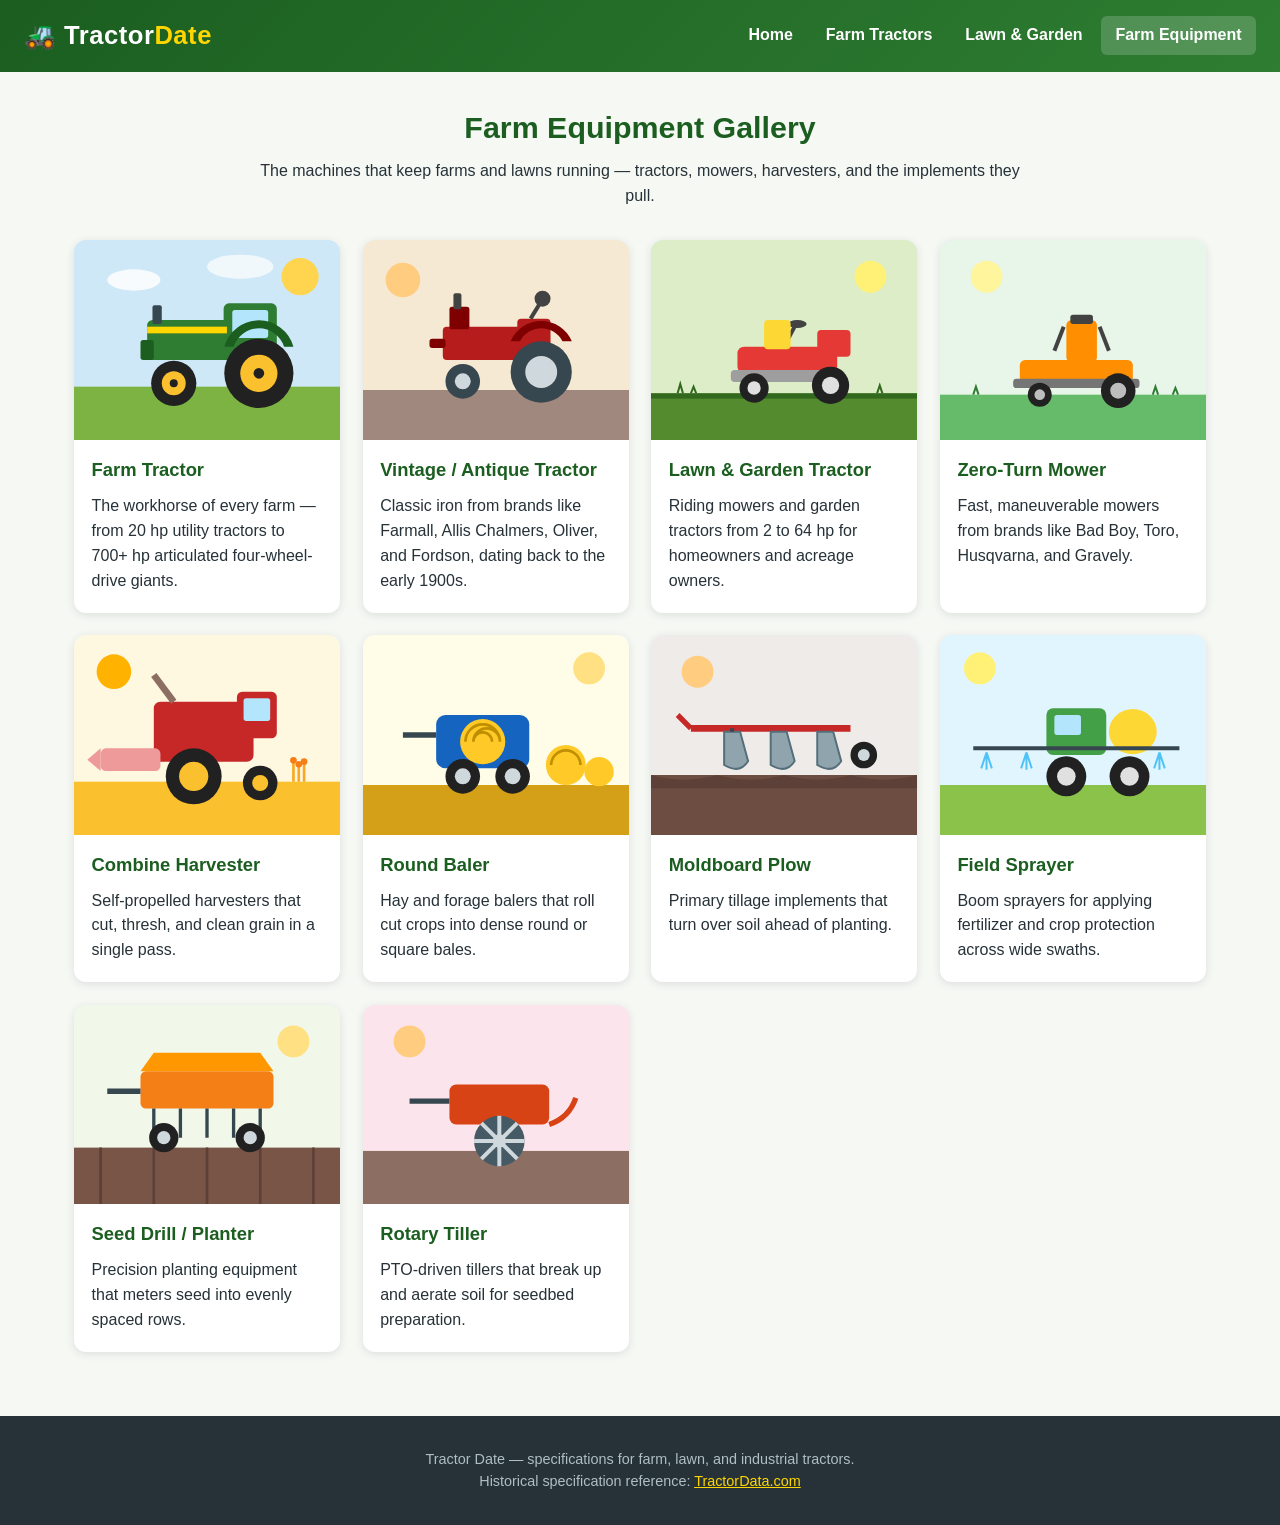
==== equipment.html @ 99aac403 "Add Tractor Date website with brand directories and equipment gallery Static site inspired by Tracto" ====
<!DOCTYPE html>
<html lang="en">
<head>
  <meta charset="UTF-8">
  <meta name="viewport" content="width=device-width, initial-scale=1.0">
  <title>Farm Equipment — Tractor Date</title>
  <meta name="description" content="Farm equipment gallery: tractors, mowers, combines, balers, plows, sprayers, planters, and tillers.">
  <link rel="stylesheet" href="css/styles.css">
  <link rel="icon" href="images/combine.svg" type="image/svg+xml">
</head>
<body>
  <header class="site">
    <div class="logo">🚜 Tractor<span>Date</span></div>
    <nav>
      <a href="index.html">Home</a>
      <a href="farm-tractors.html">Farm Tractors</a>
      <a href="lawn-tractors.html">Lawn &amp; Garden</a>
      <a href="equipment.html" class="active">Farm Equipment</a>
    </nav>
  </header>

  <main>
    <section class="intro">
      <h2>Farm Equipment Gallery</h2>
      <p>The machines that keep farms and lawns running — tractors, mowers, harvesters,
         and the implements they pull.</p>
    </section>

    <div class="grid" id="equipment-grid"></div>
  </main>

  <footer class="site">
    <p>Tractor Date — specifications for farm, lawn, and industrial tractors.</p>
    <p>Historical specification reference: <a href="https://www.tractordata.com" target="_blank" rel="noopener noreferrer">TractorData.com</a></p>
  </footer>

  <script src="js/data.js"></script>
  <script src="js/app.js"></script>
  <script>renderEquipment("equipment-grid");</script>
</body>
</html>
---- css/styles.css ----
:root {
  --green: #2e7d32;
  --green-dark: #1b5e20;
  --yellow: #ffd600;
  --ink: #263238;
  --paper: #f6f8f4;
}

* { box-sizing: border-box; margin: 0; padding: 0; }

body {
  font-family: "Segoe UI", Roboto, Helvetica, Arial, sans-serif;
  color: var(--ink);
  background: var(--paper);
  line-height: 1.55;
}

header.site {
  background: linear-gradient(135deg, var(--green-dark), var(--green));
  color: #fff;
  padding: 1rem 1.5rem;
  display: flex;
  flex-wrap: wrap;
  align-items: center;
  gap: 1rem;
}

header.site .logo {
  font-size: 1.6rem;
  font-weight: 800;
  letter-spacing: 0.5px;
}

header.site .logo span { color: var(--yellow); }

nav { margin-left: auto; display: flex; gap: 0.25rem; flex-wrap: wrap; }

nav a {
  color: #fff;
  text-decoration: none;
  padding: 0.45rem 0.9rem;
  border-radius: 6px;
  font-weight: 600;
}

nav a:hover, nav a.active { background: rgba(255, 255, 255, 0.18); }

.hero {
  background: linear-gradient(rgba(27, 94, 32, 0.82), rgba(27, 94, 32, 0.82)),
              repeating-linear-gradient(45deg, #33691e 0 24px, #2e7d32 24px 48px);
  color: #fff;
  text-align: center;
  padding: 4rem 1.5rem;
}

.hero h1 { font-size: 2.6rem; margin-bottom: 0.75rem; }
.hero p { max-width: 720px; margin: 0 auto 1.5rem; font-size: 1.15rem; }

.hero .stats {
  display: flex;
  justify-content: center;
  gap: 2.5rem;
  flex-wrap: wrap;
  margin-top: 1.5rem;
}

.hero .stats div { text-align: center; }
.hero .stats strong { display: block; font-size: 2rem; color: var(--yellow); }

main { max-width: 1180px; margin: 0 auto; padding: 2rem 1.5rem 4rem; }

section.intro { text-align: center; margin-bottom: 2rem; }
section.intro h2 { font-size: 1.9rem; color: var(--green-dark); margin-bottom: 0.5rem; }
section.intro p { max-width: 760px; margin: 0 auto; }

.toolbar {
  display: flex;
  align-items: center;
  gap: 1rem;
  flex-wrap: wrap;
  margin: 1.5rem 0;
}

.toolbar input[type="search"] {
  flex: 1;
  min-width: 240px;
  padding: 0.7rem 1rem;
  border: 2px solid #c5d1c0;
  border-radius: 8px;
  font-size: 1rem;
}

.toolbar input[type="search"]:focus { outline: none; border-color: var(--green); }
.toolbar .count { color: #607d8b; font-weight: 600; white-space: nowrap; }

.grid {
  display: grid;
  grid-template-columns: repeat(auto-fill, minmax(265px, 1fr));
  gap: 1.4rem;
}

.card {
  background: #fff;
  border-radius: 12px;
  overflow: hidden;
  box-shadow: 0 2px 8px rgba(38, 50, 56, 0.12);
  display: flex;
  flex-direction: column;
  transition: transform 0.15s ease, box-shadow 0.15s ease;
}

.card:hover { transform: translateY(-4px); box-shadow: 0 8px 20px rgba(38, 50, 56, 0.18); }

.card-img { aspect-ratio: 5 / 3; background: #dceefb; }
.card-img svg, .card-img img { width: 100%; height: 100%; display: block; object-fit: cover; }

.card-body { padding: 1rem 1.1rem 1.2rem; display: flex; flex-direction: column; gap: 0.6rem; flex: 1; }
.card-body h3 { color: var(--green-dark); font-size: 1.15rem; }

.specs { list-style: none; color: #546e7a; font-size: 0.92rem; }
.specs li::before { content: "• "; color: var(--green); font-weight: 700; }

.btn {
  margin-top: auto;
  display: inline-block;
  background: var(--green);
  color: #fff;
  text-decoration: none;
  text-align: center;
  padding: 0.55rem 0.9rem;
  border-radius: 8px;
  font-weight: 600;
  font-size: 0.9rem;
}

.btn:hover { background: var(--green-dark); }

.tiles { display: grid; grid-template-columns: repeat(auto-fit, minmax(280px, 1fr)); gap: 1.5rem; margin-top: 2rem; }

.tile {
  position: relative;
  border-radius: 14px;
  overflow: hidden;
  text-decoration: none;
  color: #fff;
  box-shadow: 0 4px 12px rgba(38, 50, 56, 0.2);
}

.tile img { width: 100%; aspect-ratio: 4 / 3; object-fit: cover; display: block; }

.tile .label {
  position: absolute;
  inset: auto 0 0 0;
  background: linear-gradient(transparent, rgba(0, 0, 0, 0.75));
  padding: 2.5rem 1.2rem 1.1rem;
  font-size: 1.25rem;
  font-weight: 700;
}

footer.site {
  background: var(--ink);
  color: #b0bec5;
  text-align: center;
  padding: 2rem 1.5rem;
  font-size: 0.9rem;
}

footer.site a { color: var(--yellow); }

@media (max-width: 600px) {
  .hero h1 { font-size: 1.9rem; }
  header.site { justify-content: center; }
  nav { margin-left: 0; }
}
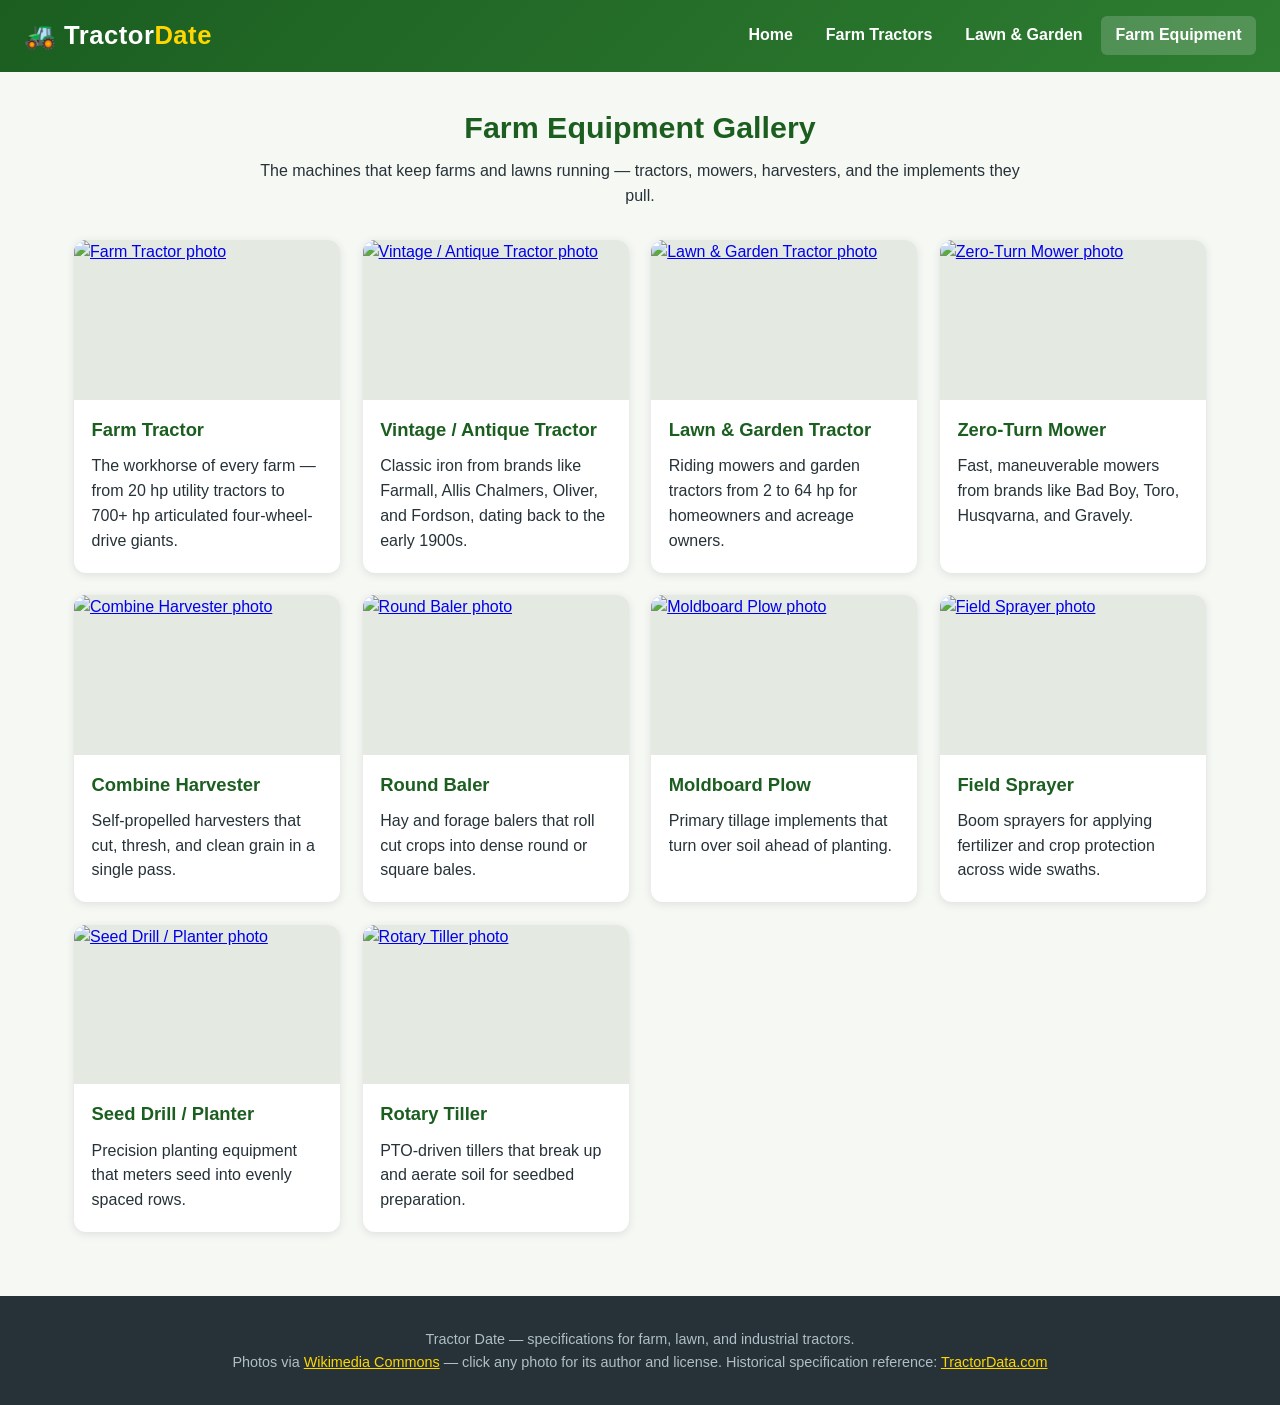
==== commit f6f7f7bd: "Replace illustrated graphics with real photos from Wikimedia Commons - Equipment gallery, home tiles" ====
--- a/equipment.html
+++ b/equipment.html
@@ -6,7 +6,7 @@
   <title>Farm Equipment — Tractor Date</title>
   <meta name="description" content="Farm equipment gallery: tractors, mowers, combines, balers, plows, sprayers, planters, and tillers.">
   <link rel="stylesheet" href="css/styles.css">
-  <link rel="icon" href="images/combine.svg" type="image/svg+xml">
+  <link rel="icon" href="data:image/svg+xml,<svg xmlns=%22http://www.w3.org/2000/svg%22 viewBox=%220 0 100 100%22><text y=%22.9em%22 font-size=%2290%22>🚜</text></svg>">
 </head>
 <body>
   <header class="site">
@@ -31,7 +31,7 @@
 
   <footer class="site">
     <p>Tractor Date — specifications for farm, lawn, and industrial tractors.</p>
-    <p>Historical specification reference: <a href="https://www.tractordata.com" target="_blank" rel="noopener noreferrer">TractorData.com</a></p>
+    <p>Photos via <a href="https://commons.wikimedia.org" target="_blank" rel="noopener noreferrer">Wikimedia Commons</a> — click any photo for its author and license. Historical specification reference: <a href="https://www.tractordata.com" target="_blank" rel="noopener noreferrer">TractorData.com</a></p>
   </footer>
 
   <script src="js/data.js"></script>
--- a/css/styles.css
+++ b/css/styles.css
@@ -111,8 +111,8 @@
 
 .card:hover { transform: translateY(-4px); box-shadow: 0 8px 20px rgba(38, 50, 56, 0.18); }
 
-.card-img { aspect-ratio: 5 / 3; background: #dceefb; }
-.card-img svg, .card-img img { width: 100%; height: 100%; display: block; object-fit: cover; }
+.card-img { display: block; aspect-ratio: 5 / 3; background: #e4e9e2; overflow: hidden; }
+.card-img img { width: 100%; height: 100%; display: block; object-fit: cover; }
 
 .card-body { padding: 1rem 1.1rem 1.2rem; display: flex; flex-direction: column; gap: 0.6rem; flex: 1; }
 .card-body h3 { color: var(--green-dark); font-size: 1.15rem; }
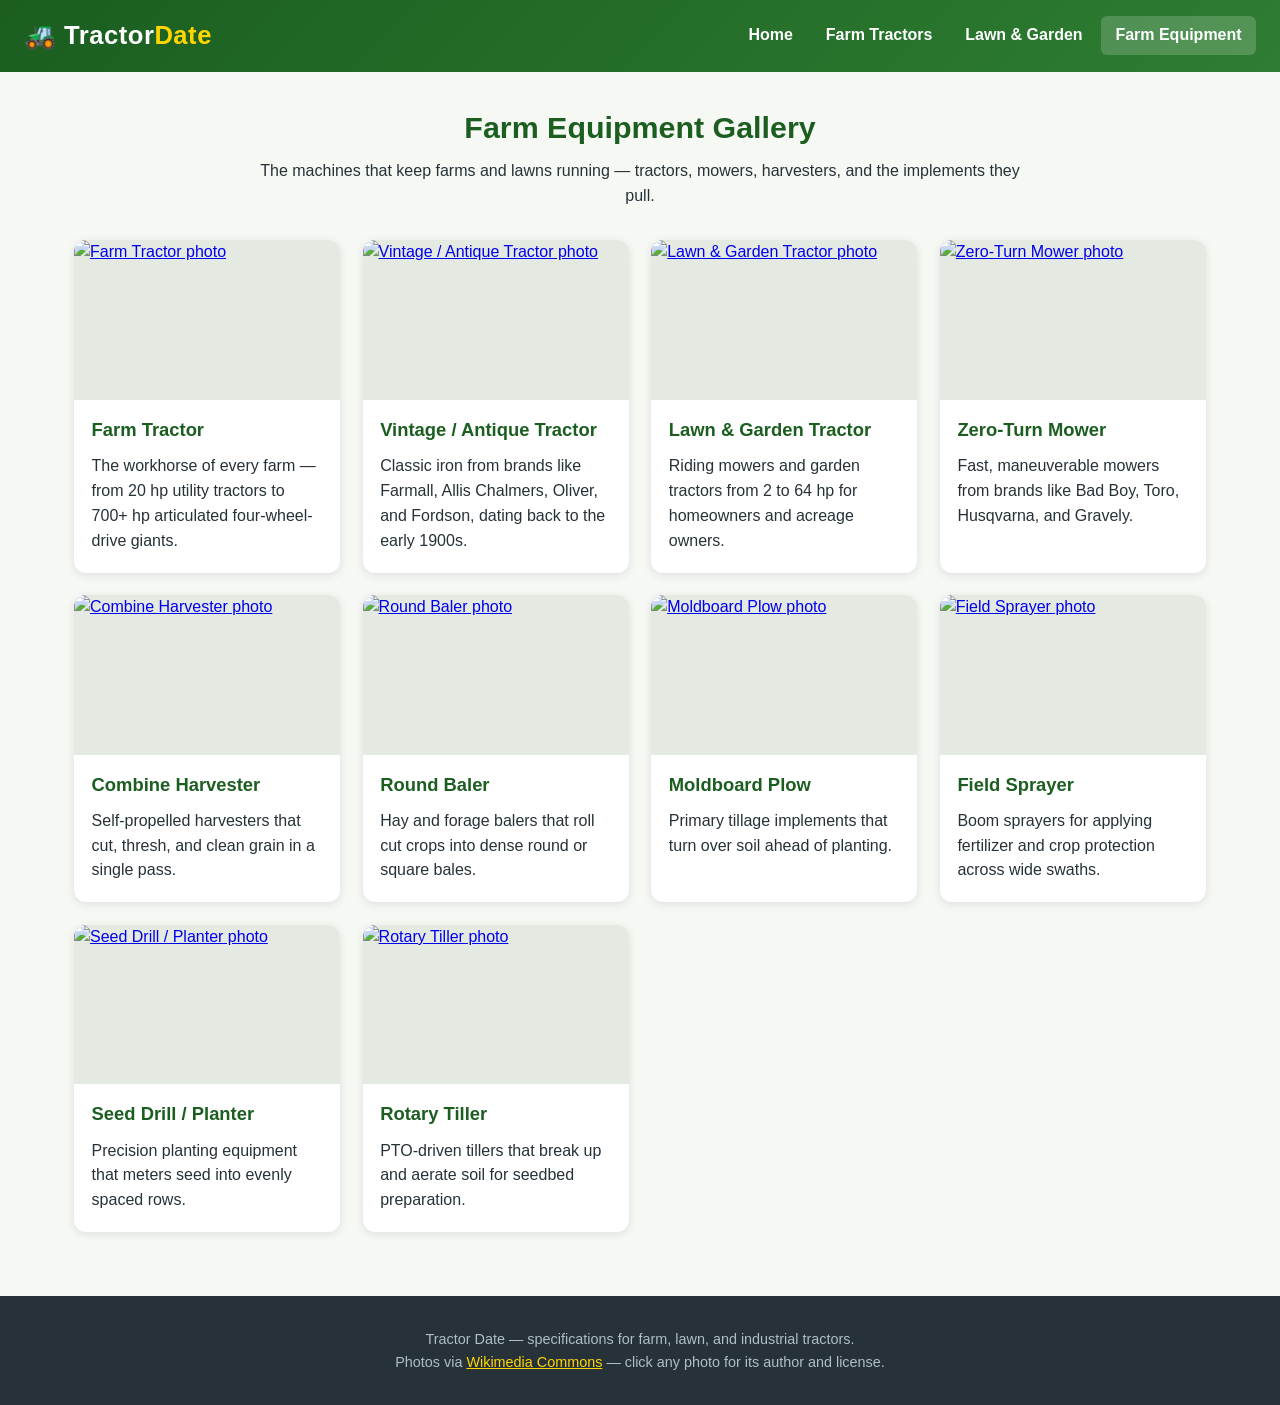
==== commit 9523d944: "Remove all links and references to tractordata.com Heritage brands without an active manufacturer we" ====
--- a/equipment.html
+++ b/equipment.html
@@ -31,7 +31,7 @@
 
   <footer class="site">
     <p>Tractor Date — specifications for farm, lawn, and industrial tractors.</p>
-    <p>Photos via <a href="https://commons.wikimedia.org" target="_blank" rel="noopener noreferrer">Wikimedia Commons</a> — click any photo for its author and license. Historical specification reference: <a href="https://www.tractordata.com" target="_blank" rel="noopener noreferrer">TractorData.com</a></p>
+    <p>Photos via <a href="https://commons.wikimedia.org" target="_blank" rel="noopener noreferrer">Wikimedia Commons</a> — click any photo for its author and license.</p>
   </footer>
 
   <script src="js/data.js"></script>
--- a/css/styles.css
+++ b/css/styles.css
@@ -135,6 +135,18 @@
 
 .btn:hover { background: var(--green-dark); }
 
+.badge {
+  margin-top: auto;
+  display: inline-block;
+  background: #eceff1;
+  color: #607d8b;
+  text-align: center;
+  padding: 0.55rem 0.9rem;
+  border-radius: 8px;
+  font-weight: 600;
+  font-size: 0.9rem;
+}
+
 .tiles { display: grid; grid-template-columns: repeat(auto-fit, minmax(280px, 1fr)); gap: 1.5rem; margin-top: 2rem; }
 
 .tile {
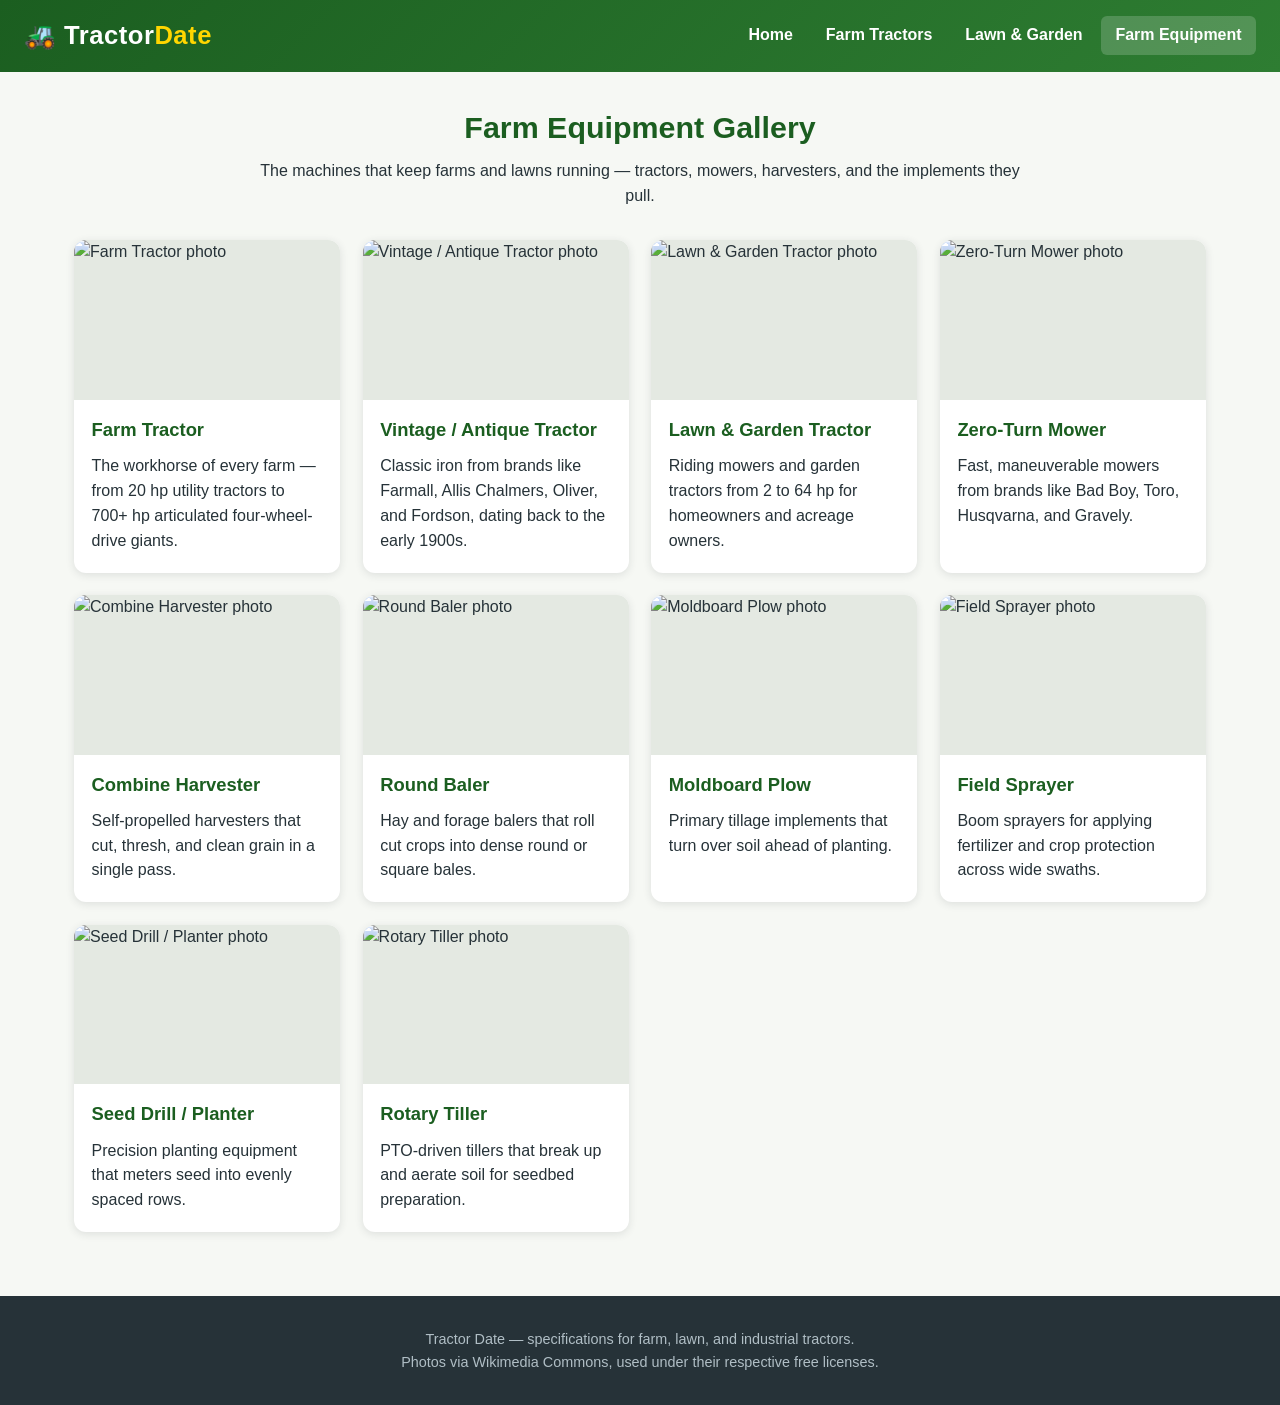
==== commit ebebd2ea: "Remove animations and clickable Wikimedia links - Drop card hover transition/transform (the only ani" ====
--- a/equipment.html
+++ b/equipment.html
@@ -31,7 +31,7 @@
 
   <footer class="site">
     <p>Tractor Date — specifications for farm, lawn, and industrial tractors.</p>
-    <p>Photos via <a href="https://commons.wikimedia.org" target="_blank" rel="noopener noreferrer">Wikimedia Commons</a> — click any photo for its author and license.</p>
+    <p>Photos via Wikimedia Commons, used under their respective free licenses.</p>
   </footer>
 
   <script src="js/data.js"></script>
--- a/css/styles.css
+++ b/css/styles.css
@@ -106,10 +106,7 @@
   box-shadow: 0 2px 8px rgba(38, 50, 56, 0.12);
   display: flex;
   flex-direction: column;
-  transition: transform 0.15s ease, box-shadow 0.15s ease;
 }
-
-.card:hover { transform: translateY(-4px); box-shadow: 0 8px 20px rgba(38, 50, 56, 0.18); }
 
 .card-img { display: block; aspect-ratio: 5 / 3; background: #e4e9e2; overflow: hidden; }
 .card-img img { width: 100%; height: 100%; display: block; object-fit: cover; }
